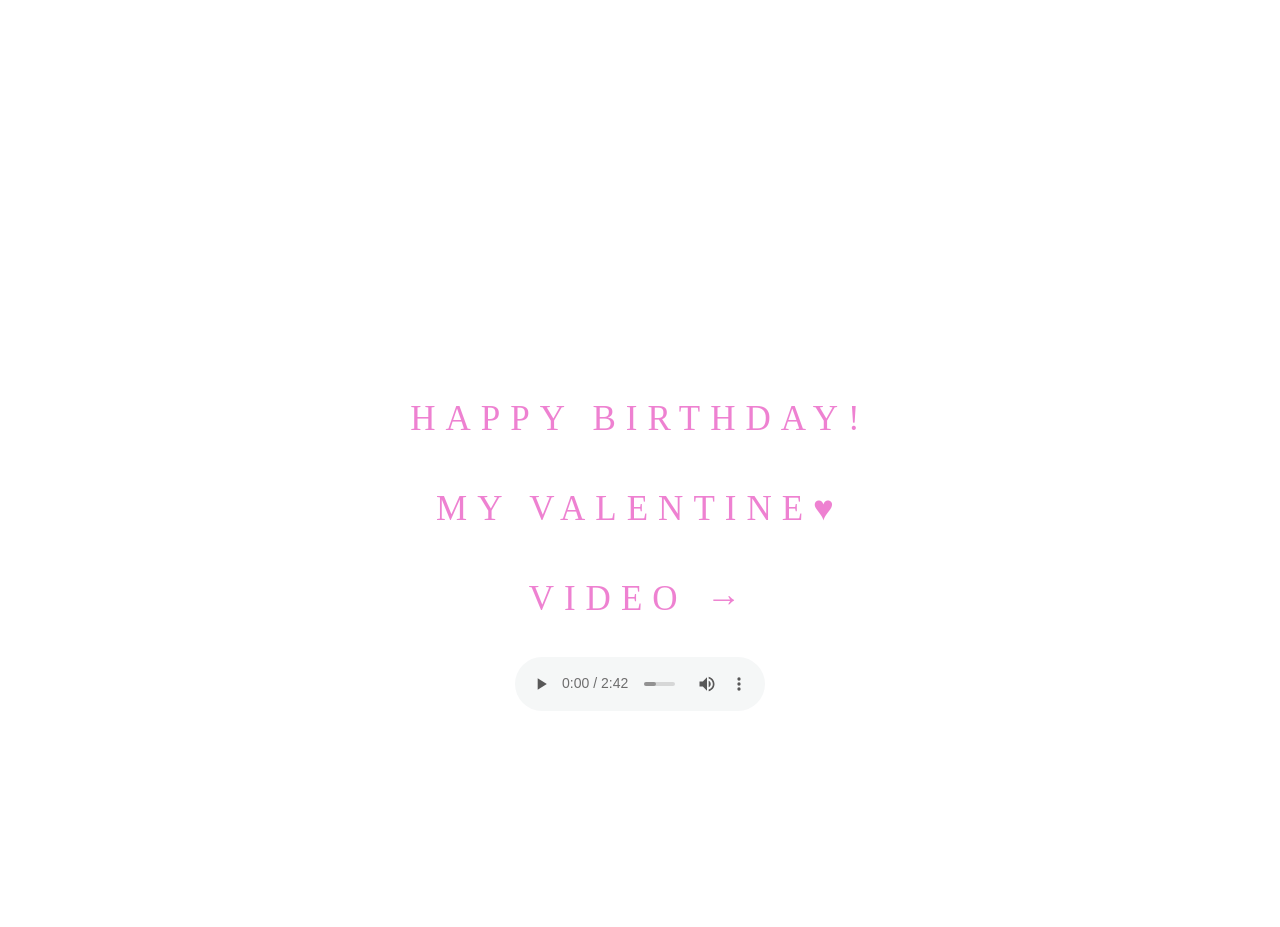
==== index.html @ cca689d9 "Screen size adjust" ====
<!DOCTYPE html>
<html>
<head>
<meta name="viewport" content="width=device-width, initial-scale=1">
<link rel="icon" href="letter-m.png">
<link rel="stylesheet" href="styles.css">
<title>(๑′ᴗ‵๑)Ｉ Lᵒᵛᵉᵧₒᵤ❤</title>
<style>
</style>
</head>
<body>

<embed name="GoodEnough" src="/steel my love.mp3" loop="false" hidden="true" autostart="true"></embed>
<div class="bgimg-1">
  <div class="caption">
    <span class="border">HAPPY BIRTHDAY!</span>
    <br><br>
    <span class="border"> MY VALENTINE♥ </span>
    <br><br>
    <a href="https://b23.tv/7aRgaOG"><span class="border"> VIDEO → </span></a>
    <br><br>
    <audio controls autoplay>
      <source src="steel my love.mp3">
    Your browser does not support the audio element.
    </audio>
  </div>
</div>

</body>
</html>
---- styles.css ----
@media screen and (min-width: 400px) {

  @font-face {
    font-family: "YCQ Font";
    src: url("Wawati.otf");
}
body, html {
  height: 100%;
  margin: 0;
  font: 400 15px/1.8 "Lato", sans-serif;
  color: #777;
}

.bgimg-1, .bgimg-2, .bgimg-3 {
  position: relative;
  opacity: 0.65;
  background-position: center;
  background-repeat: no-repeat;
  background-size: cover;

}
.bgimg-1 {
  background-image: url("bg_img.jpg");
  height: 100%;
}

.caption {
  position: absolute;
  left: 0;
  top: 40%;
  width: 100%;
  text-align: center;
  color: #000;
}

a {
  text-decoration: none;
}

.caption span.border {
  background-color: #ffffff;
  color: #e53fb9;
  padding: 8px;
  font-size: 16px;
  letter-spacing: 4px;
  border-radius: 10px;
  font-family: "Wawati TC";
}
audio { width: 128px; }
h3 {
  letter-spacing: 5px;
  text-transform: uppercase;
  font: 20px "Lato", sans-serif;
  color: #111;
}
}

@media screen and (min-width: 800px) {

  @font-face {
    font-family: "YCQ Font";
    src: url("Wawati.otf");
}
body, html {
  height: 100%;
  margin: 0;
  font: 400 15px/1.8 "Lato", sans-serif;
  color: #777;
}

.bgimg-1, .bgimg-2, .bgimg-3 {
  position: relative;
  opacity: 0.65;
  background-position: center;
  background-repeat: no-repeat;
  background-size: cover;

}
.bgimg-1 {
  background-image: url("bg_img.jpg");
  height: 100%;
}

.caption {
  position: absolute;
  left: 0;
  top: 40%;
  width: 100%;
  text-align: center;
  color: #000;
}

a {
  text-decoration: none;
}

.caption span.border {
  background-color: #ffffff;
  color: #e53fb9;
  padding: 18px;
  font-size: 35px;
  letter-spacing: 10px;
  border-radius: 25px;
  font-family: "Wawati TC";
}

audio { width: 250px; }

h3 {
  letter-spacing: 5px;
  text-transform: uppercase;
  font: 20px "Lato", sans-serif;
  color: #111;
}
}
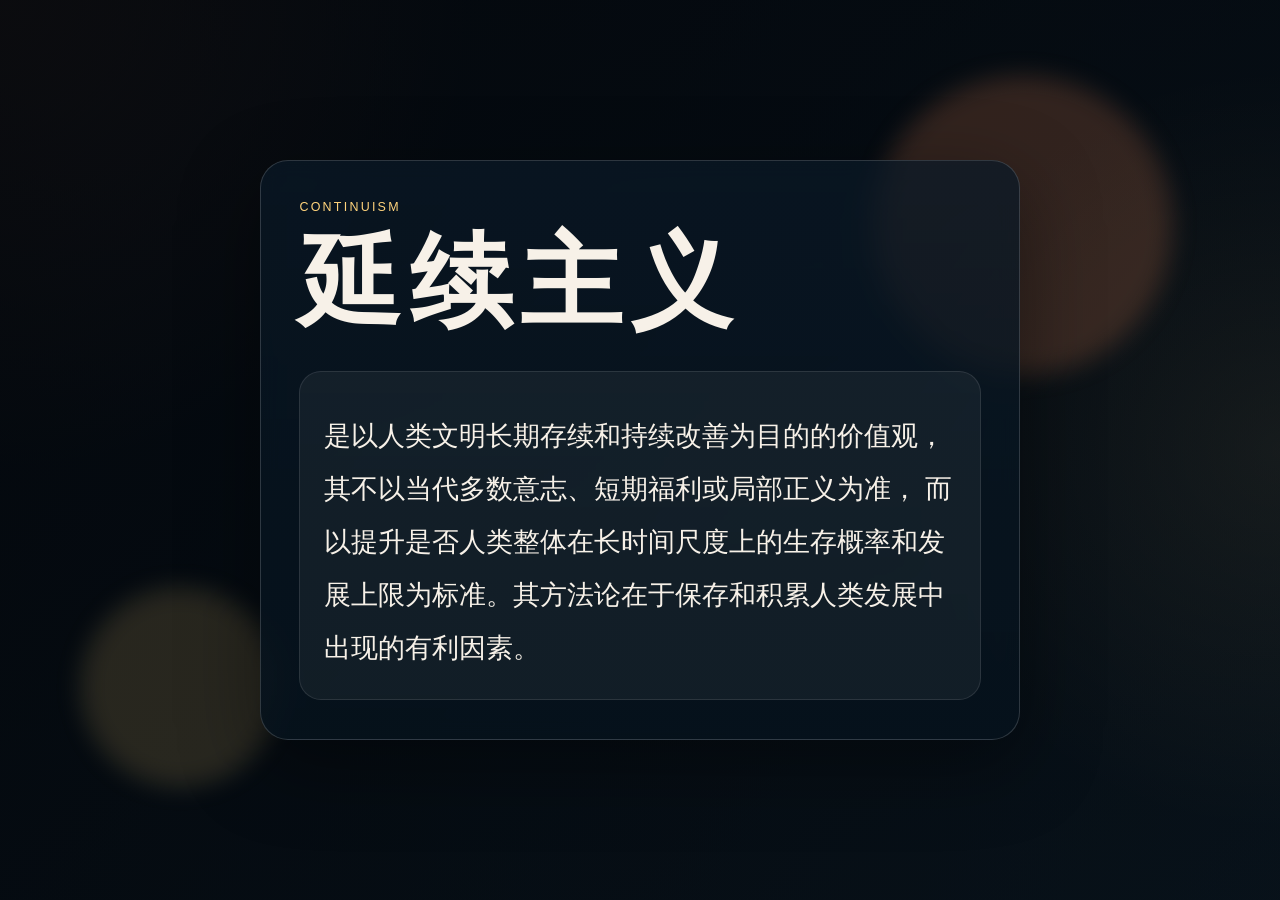
==== commit ce89b1b5: "1" ====
--- a/index.html
+++ b/index.html
@@ -1,30 +1,27 @@
 <!DOCTYPE html>
-<html>
+<html lang="zh-CN">
 <head>
-<meta name="viewport" content="width=device-width, initial-scale=1">
-<link rel="icon" href="letter-m.png">
-<link rel="stylesheet" href="styles.css">
-<title>(๑′ᴗ‵๑)Ｉ Lᵒᵛᵉᵧₒᵤ❤</title>
-<style>
-</style>
+  <meta charset="UTF-8">
+  <meta name="viewport" content="width=device-width, initial-scale=1.0">
+  <meta name="description" content="延续主义，一个关于时间、记忆与创造持续生长的概念首页。">
+  <link rel="icon" type="image/png" href="rose.png">
+  <link rel="stylesheet" href="styles.css">
+  <title>延续主义</title>
 </head>
 <body>
-
-<embed name="GoodEnough" src="/steel my love.mp3" loop="false" hidden="true" autostart="true"></embed>
-<div class="bgimg-1">
-  <div class="caption">
-    <span class="border">HAPPY BIRTHDAY!</span>
-    <br><br>
-    <span class="border"> MY VALENTINE♥ </span>
-    <br><br>
-    <a href="https://b23.tv/7aRgaOG"><span class="border"> VIDEO → </span></a>
-    <br><br>
-    <audio controls autoplay>
-      <source src="steel my love.mp3">
-    Your browser does not support the audio element.
-    </audio>
-  </div>
-</div>
-
+  <main class="hero">
+    <div class="hero__backdrop"></div>
+    <section class="hero__content">
+      <p class="eyebrow">Continuism</p>
+      <h1>延续主义</h1>
+      <div class="definition-card">
+        <p class="definition-label"></p>
+        <p class="definition-text">
+          是以人类文明长期存续和持续改善为目的的价值观，其不以当代多数意志、短期福利或局部正义为准，
+          而以提升是否人类整体在长时间尺度上的生存概率和发展上限为标准。其方法论在于保存和积累人类发展中出现的有利因素。
+        </p>
+      </div>
+    </section>
+  </main>
 </body>
-</html>+</html>
--- a/styles.css
+++ b/styles.css
@@ -1,115 +1,169 @@
-@media screen and (min-width: 400px) {
-
-  @font-face {
-    font-family: "YCQ Font";
-    src: url("Wawati.otf");
-}
-body, html {
-  height: 100%;
-  margin: 0;
-  font: 400 15px/1.8 "Lato", sans-serif;
-  color: #777;
+:root {
+  --bg: #08121a;
+  --bg-deep: #04080d;
+  --panel-strong: rgba(10, 25, 39, 0.88);
+  --text: #f7f1e8;
+  --muted: #d7d0c6;
+  --accent: #ff8f5a;
+  --accent-soft: #ffd37c;
+  --line: rgba(255, 255, 255, 0.16);
+  --shadow: 0 24px 80px rgba(0, 0, 0, 0.38);
 }
 
-.bgimg-1, .bgimg-2, .bgimg-3 {
-  position: relative;
-  opacity: 0.65;
-  background-position: center;
-  background-repeat: no-repeat;
-  background-size: cover;
-
-}
-.bgimg-1 {
-  background-image: url("bg_img.jpg");
-  height: 100%;
+* {
+  box-sizing: border-box;
 }
 
-.caption {
-  position: absolute;
-  left: 0;
-  top: 40%;
-  width: 100%;
-  text-align: center;
-  color: #000;
+html {
+  scroll-behavior: smooth;
+}
+
+body {
+  margin: 0;
+  min-height: 100vh;
+  color: var(--text);
+  background:
+    radial-gradient(circle at top left, rgba(255, 143, 90, 0.18), transparent 30%),
+    radial-gradient(circle at right center, rgba(255, 211, 124, 0.12), transparent 28%),
+    linear-gradient(160deg, rgba(4, 8, 13, 0.92), rgba(8, 18, 26, 0.82)),
+    var(--bg-deep);
+  font-family: "Georgia", "Times New Roman", serif;
 }
 
 a {
+  color: inherit;
   text-decoration: none;
 }
 
-.caption span.border {
-  background-color: #ffffff;
-  color: #e53fb9;
-  padding: 8px;
-  font-size: 16px;
-  letter-spacing: 4px;
-  border-radius: 10px;
-  font-family: "Wawati TC";
-}
-audio { width: 128px; }
-h3 {
-  letter-spacing: 5px;
-  text-transform: uppercase;
-  font: 20px "Lato", sans-serif;
-  color: #111;
-}
+.hero {
+  position: relative;
+  min-height: 100vh;
+  display: grid;
+  place-items: center;
+  overflow: hidden;
+  isolation: isolate;
 }
 
-@media screen and (min-width: 800px) {
-
-  @font-face {
-    font-family: "YCQ Font";
-    src: url("Wawati.otf");
-}
-body, html {
-  height: 100%;
-  margin: 0;
-  font: 400 15px/1.8 "Lato", sans-serif;
-  color: #777;
+.hero__backdrop {
+  position: absolute;
+  inset: 0;
+  background:
+    linear-gradient(125deg, rgba(3, 7, 12, 0.84), rgba(9, 20, 29, 0.42)),
+    url("https://images.pexels.com/photos/5475164/pexels-photo-5475164.jpeg?auto=compress&cs=tinysrgb&w=1600") center/cover no-repeat;
+  transform: scale(1.04);
 }
 
-.bgimg-1, .bgimg-2, .bgimg-3 {
-  position: relative;
-  opacity: 0.65;
-  background-position: center;
-  background-repeat: no-repeat;
-  background-size: cover;
-
-}
-.bgimg-1 {
-  background-image: url("bg_img.jpg");
-  height: 100%;
+.hero__backdrop::before,
+.hero__backdrop::after {
+  content: "";
+  position: absolute;
+  border-radius: 999px;
+  filter: blur(12px);
 }
 
-.caption {
-  position: absolute;
-  left: 0;
-  top: 40%;
-  width: 100%;
-  text-align: center;
-  color: #000;
+.hero__backdrop::before {
+  width: 18rem;
+  height: 18rem;
+  top: 10%;
+  right: 10%;
+  background: rgba(255, 143, 90, 0.18);
 }
 
-a {
-  text-decoration: none;
+.hero__backdrop::after {
+  width: 12rem;
+  height: 12rem;
+  left: 8%;
+  bottom: 14%;
+  background: rgba(255, 211, 124, 0.14);
 }
 
-.caption span.border {
-  background-color: #ffffff;
-  color: #e53fb9;
-  padding: 18px;
-  font-size: 35px;
-  letter-spacing: 10px;
-  border-radius: 25px;
-  font-family: "Wawati TC";
+.hero__content {
+  position: relative;
+  z-index: 1;
+  width: min(760px, calc(100% - 2rem));
+  padding: 2.4rem;
+  border: 1px solid var(--line);
+  border-radius: 28px;
+  background: linear-gradient(180deg, rgba(10, 25, 39, 0.72), rgba(6, 18, 28, 0.9));
+  box-shadow: var(--shadow);
+  backdrop-filter: blur(10px);
+  animation: rise 0.9s ease-out both;
 }
 
-audio { width: 250px; }
+.eyebrow,
+.section-tag,
+.definition-label {
+  margin: 0;
+  letter-spacing: 0.18em;
+  text-transform: uppercase;
+  font-family: "Helvetica Neue", "PingFang SC", sans-serif;
+}
 
-h3 {
-  letter-spacing: 5px;
-  text-transform: uppercase;
-  font: 20px "Lato", sans-serif;
-  color: #111;
+.eyebrow {
+  color: var(--accent-soft);
+  font-size: 0.78rem;
 }
+
+h1,
+h2 {
+  margin: 0;
+  font-weight: 600;
+  line-height: 1.08;
 }
+
+h1 {
+  margin-top: 0.9rem;
+  font-size: clamp(3.2rem, 11vw, 6.4rem);
+  letter-spacing: 0.08em;
+}
+
+.lead {
+  margin: 1.2rem 0 0;
+  max-width: 34rem;
+  color: var(--muted);
+  font-size: clamp(1.02rem, 2.8vw, 1.28rem);
+  line-height: 1.8;
+}
+
+.definition-card {
+  margin-top: 2rem;
+  padding: 1.5rem;
+  border-radius: 22px;
+  background: rgba(255, 255, 255, 0.05);
+  border: 1px solid rgba(255, 255, 255, 0.1);
+}
+
+.definition-label {
+  color: var(--accent-soft);
+  font-size: 0.8rem;
+}
+
+.definition-text {
+  margin: 0.9rem 0 0;
+  font-size: clamp(1.14rem, 3vw, 1.7rem);
+  line-height: 1.95;
+  text-wrap: pretty;
+}
+
+@keyframes rise {
+  from {
+    opacity: 0;
+    transform: translateY(24px);
+  }
+
+  to {
+    opacity: 1;
+    transform: translateY(0);
+  }
+}
+
+@media (max-width: 640px) {
+  .hero__content {
+    padding: 1.4rem;
+    border-radius: 20px;
+  }
+
+  .hero__content {
+    width: min(100% - 1rem, 760px);
+  }
+}
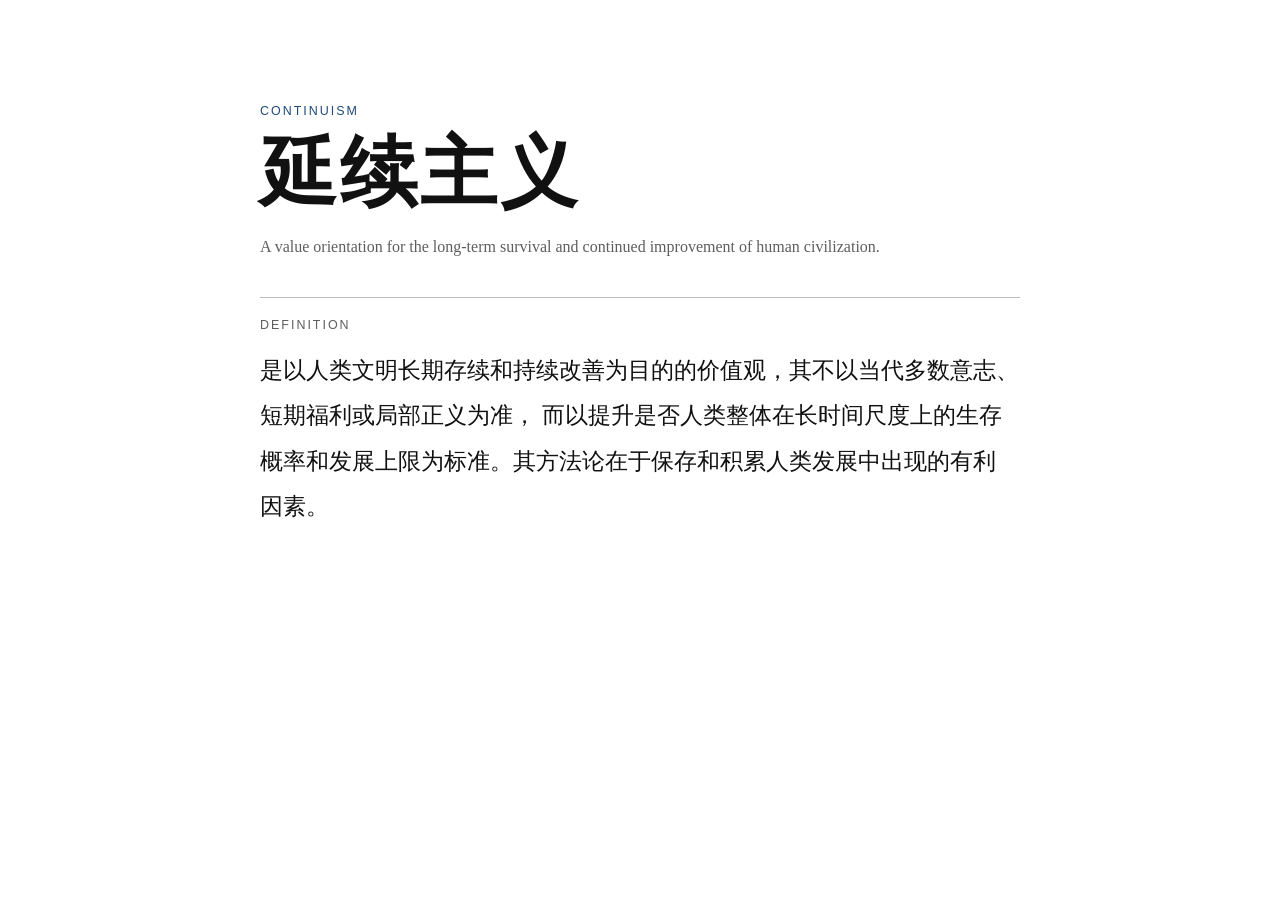
==== commit 4030629a: "1" ====
--- a/index.html
+++ b/index.html
@@ -4,7 +4,7 @@
   <meta charset="UTF-8">
   <meta name="viewport" content="width=device-width, initial-scale=1.0">
   <meta name="description" content="延续主义，一个关于时间、记忆与创造持续生长的概念首页。">
-  <link rel="icon" type="image/png" href="rose.png">
+  <link rel="icon" type="image/png" href="candle.png">
   <link rel="stylesheet" href="styles.css">
   <title>延续主义</title>
 </head>
@@ -14,8 +14,9 @@
     <section class="hero__content">
       <p class="eyebrow">Continuism</p>
       <h1>延续主义</h1>
+      <p class="intro">A value orientation for the long-term survival and continued improvement of human civilization.</p>
       <div class="definition-card">
-        <p class="definition-label"></p>
+        <p class="definition-label">Definition</p>
         <p class="definition-text">
           是以人类文明长期存续和持续改善为目的的价值观，其不以当代多数意志、短期福利或局部正义为准，
           而以提升是否人类整体在长时间尺度上的生存概率和发展上限为标准。其方法论在于保存和积累人类发展中出现的有利因素。
--- a/styles.css
+++ b/styles.css
@@ -1,13 +1,11 @@
 :root {
-  --bg: #08121a;
-  --bg-deep: #04080d;
-  --panel-strong: rgba(10, 25, 39, 0.88);
-  --text: #f7f1e8;
-  --muted: #d7d0c6;
-  --accent: #ff8f5a;
-  --accent-soft: #ffd37c;
-  --line: rgba(255, 255, 255, 0.16);
-  --shadow: 0 24px 80px rgba(0, 0, 0, 0.38);
+  --bg: #ffffff;
+  --paper: #ffffff;
+  --ink: #111111;
+  --muted: #5e5e5e;
+  --line: #d9d9d9;
+  --line-strong: #bdbdbd;
+  --accent: #1f4a7a;
 }
 
 * {
@@ -21,149 +19,89 @@
 body {
   margin: 0;
   min-height: 100vh;
-  color: var(--text);
-  background:
-    radial-gradient(circle at top left, rgba(255, 143, 90, 0.18), transparent 30%),
-    radial-gradient(circle at right center, rgba(255, 211, 124, 0.12), transparent 28%),
-    linear-gradient(160deg, rgba(4, 8, 13, 0.92), rgba(8, 18, 26, 0.82)),
-    var(--bg-deep);
-  font-family: "Georgia", "Times New Roman", serif;
-}
-
-a {
-  color: inherit;
-  text-decoration: none;
+  background: var(--bg);
+  color: var(--ink);
+  font-family: "Times New Roman", "Noto Serif SC", "Songti SC", serif;
 }
 
 .hero {
-  position: relative;
   min-height: 100vh;
-  display: grid;
-  place-items: center;
-  overflow: hidden;
-  isolation: isolate;
+  display: flex;
+  align-items: flex-start;
+  justify-content: center;
+  padding: 5.5rem 1.5rem 4rem;
 }
 
 .hero__backdrop {
-  position: absolute;
-  inset: 0;
-  background:
-    linear-gradient(125deg, rgba(3, 7, 12, 0.84), rgba(9, 20, 29, 0.42)),
-    url("https://images.pexels.com/photos/5475164/pexels-photo-5475164.jpeg?auto=compress&cs=tinysrgb&w=1600") center/cover no-repeat;
-  transform: scale(1.04);
-}
-
-.hero__backdrop::before,
-.hero__backdrop::after {
-  content: "";
-  position: absolute;
-  border-radius: 999px;
-  filter: blur(12px);
-}
-
-.hero__backdrop::before {
-  width: 18rem;
-  height: 18rem;
-  top: 10%;
-  right: 10%;
-  background: rgba(255, 143, 90, 0.18);
-}
-
-.hero__backdrop::after {
-  width: 12rem;
-  height: 12rem;
-  left: 8%;
-  bottom: 14%;
-  background: rgba(255, 211, 124, 0.14);
+  display: none;
 }
 
 .hero__content {
-  position: relative;
-  z-index: 1;
-  width: min(760px, calc(100% - 2rem));
-  padding: 2.4rem;
-  border: 1px solid var(--line);
-  border-radius: 28px;
-  background: linear-gradient(180deg, rgba(10, 25, 39, 0.72), rgba(6, 18, 28, 0.9));
-  box-shadow: var(--shadow);
-  backdrop-filter: blur(10px);
-  animation: rise 0.9s ease-out both;
+  width: min(760px, 100%);
+  padding-top: 1rem;
 }
 
 .eyebrow,
-.section-tag,
 .definition-label {
   margin: 0;
-  letter-spacing: 0.18em;
+  font-family: "Helvetica Neue", "PingFang SC", sans-serif;
+  font-size: 0.78rem;
+  letter-spacing: 0.16em;
   text-transform: uppercase;
-  font-family: "Helvetica Neue", "PingFang SC", sans-serif;
 }
 
 .eyebrow {
-  color: var(--accent-soft);
-  font-size: 0.78rem;
-}
-
-h1,
-h2 {
-  margin: 0;
-  font-weight: 600;
-  line-height: 1.08;
+  color: var(--accent);
 }
 
 h1 {
-  margin-top: 0.9rem;
-  font-size: clamp(3.2rem, 11vw, 6.4rem);
-  letter-spacing: 0.08em;
+  margin: 0.9rem 0 0;
+  font-size: clamp(2.8rem, 8vw, 4.8rem);
+  font-weight: 600;
+  line-height: 1.1;
+  letter-spacing: 0.04em;
 }
 
-.lead {
-  margin: 1.2rem 0 0;
-  max-width: 34rem;
+.intro {
+  margin: 1rem 0 0;
+  max-width: 42rem;
   color: var(--muted);
-  font-size: clamp(1.02rem, 2.8vw, 1.28rem);
+  font-size: 1rem;
   line-height: 1.8;
 }
 
 .definition-card {
-  margin-top: 2rem;
-  padding: 1.5rem;
-  border-radius: 22px;
-  background: rgba(255, 255, 255, 0.05);
-  border: 1px solid rgba(255, 255, 255, 0.1);
+  margin-top: 2.2rem;
+  padding-top: 1.25rem;
+  border-top: 1px solid var(--line-strong);
 }
 
 .definition-label {
-  color: var(--accent-soft);
-  font-size: 0.8rem;
+  color: var(--muted);
 }
 
 .definition-text {
-  margin: 0.9rem 0 0;
-  font-size: clamp(1.14rem, 3vw, 1.7rem);
-  line-height: 1.95;
+  margin: 1rem 0 0;
+  font-size: clamp(1.18rem, 2.4vw, 1.42rem);
+  line-height: 2;
   text-wrap: pretty;
 }
 
-@keyframes rise {
-  from {
-    opacity: 0;
-    transform: translateY(24px);
-  }
-
-  to {
-    opacity: 1;
-    transform: translateY(0);
-  }
-}
-
 @media (max-width: 640px) {
-  .hero__content {
-    padding: 1.4rem;
-    border-radius: 20px;
+  .hero {
+    padding: 3.25rem 1.1rem 3rem;
   }
 
   .hero__content {
-    width: min(100% - 1rem, 760px);
+    width: 100%;
+  }
+
+  h1 {
+    letter-spacing: 0.02em;
+  }
+
+  .definition-text {
+    font-size: 1.08rem;
+    line-height: 1.9;
   }
 }
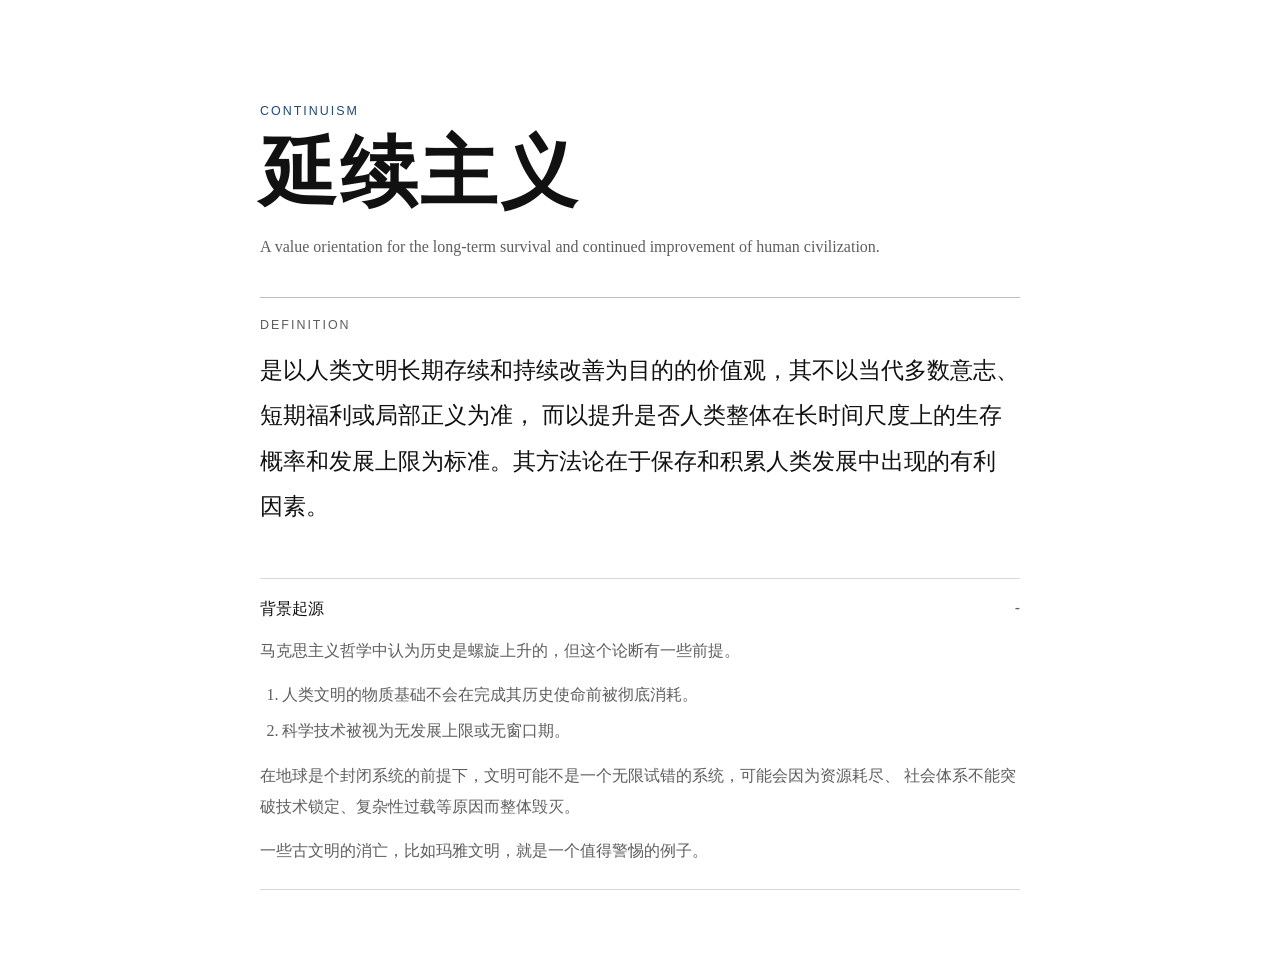
==== commit 3b005443: "1" ====
--- a/index.html
+++ b/index.html
@@ -22,6 +22,28 @@
           而以提升是否人类整体在长时间尺度上的生存概率和发展上限为标准。其方法论在于保存和积累人类发展中出现的有利因素。
         </p>
       </div>
+
+      <section class="notes" aria-label="Supplementary entries">
+        <details class="note" open>
+          <summary>背景起源</summary>
+          <div class="note__body">
+            <p>
+              马克思主义哲学中认为历史是螺旋上升的，但这个论断有一些前提。
+            </p>
+            <ol>
+              <li>人类文明的物质基础不会在完成其历史使命前被彻底消耗。</li>
+              <li>科学技术被视为无发展上限或无窗口期。</li>
+            </ol>
+            <p>
+              在地球是个封闭系统的前提下，文明可能不是一个无限试错的系统，可能会因为资源耗尽、
+              社会体系不能突破技术锁定、复杂性过载等原因而整体毁灭。
+            </p>
+            <p>
+              一些古文明的消亡，比如玛雅文明，就是一个值得警惕的例子。
+            </p>
+          </div>
+        </details>
+      </section>
     </section>
   </main>
 </body>
--- a/styles.css
+++ b/styles.css
@@ -87,6 +87,65 @@
   text-wrap: pretty;
 }
 
+.notes {
+  margin-top: 3rem;
+  border-top: 1px solid var(--line);
+}
+
+.note {
+  padding: 1.25rem 0 0;
+  border-bottom: 1px solid var(--line);
+}
+
+.note summary {
+  cursor: pointer;
+  list-style: none;
+  font-family: "Helvetica Neue", "PingFang SC", sans-serif;
+  font-size: 1rem;
+  font-weight: 500;
+  color: var(--ink);
+}
+
+.note summary::-webkit-details-marker {
+  display: none;
+}
+
+.note summary::after {
+  content: "+";
+  float: right;
+  color: var(--muted);
+}
+
+.note[open] summary::after {
+  content: "-";
+}
+
+.note__body {
+  padding: 1rem 0 1.4rem;
+}
+
+.note__body p,
+.note__body ol {
+  margin: 0;
+  color: var(--muted);
+  font-size: 1rem;
+  line-height: 1.9;
+}
+
+.note__body p + p,
+.note__body p + ol,
+.note__body ol + p {
+  margin-top: 0.9rem;
+}
+
+.note__body ol {
+  padding-left: 1.4rem;
+}
+
+.note__body li + li {
+  margin-top: 0.35rem;
+}
+
 @media (max-width: 640px) {
   .hero {
     padding: 3.25rem 1.1rem 3rem;
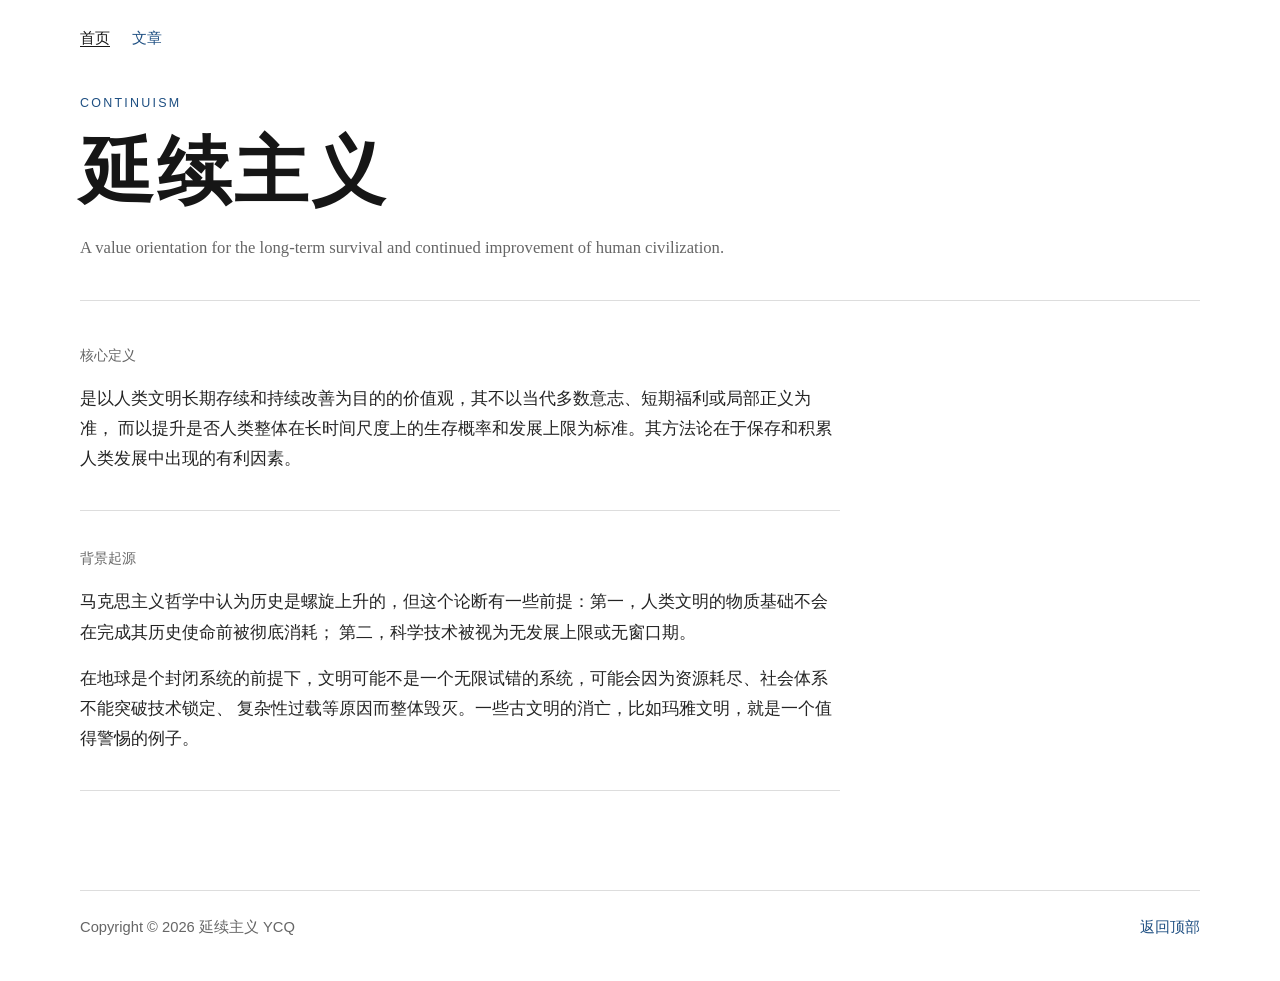
==== commit 6283b521: "1" ====
--- a/index.html
+++ b/index.html
@@ -3,48 +3,58 @@
 <head>
   <meta charset="UTF-8">
   <meta name="viewport" content="width=device-width, initial-scale=1.0">
-  <meta name="description" content="延续主义，一个关于时间、记忆与创造持续生长的概念首页。">
-  <link rel="icon" type="image/png" href="candle.png">
+  <meta name="description" content="延续主义">
   <link rel="stylesheet" href="styles.css">
   <title>延续主义</title>
 </head>
 <body>
-  <main class="hero">
-    <div class="hero__backdrop"></div>
-    <section class="hero__content">
-      <p class="eyebrow">Continuism</p>
-      <h1>延续主义</h1>
-      <p class="intro">A value orientation for the long-term survival and continued improvement of human civilization.</p>
-      <div class="definition-card">
-        <p class="definition-label">Definition</p>
-        <p class="definition-text">
-          是以人类文明长期存续和持续改善为目的的价值观，其不以当代多数意志、短期福利或局部正义为准，
-          而以提升是否人类整体在长时间尺度上的生存概率和发展上限为标准。其方法论在于保存和积累人类发展中出现的有利因素。
-        </p>
+  <div class="site-shell">
+    <header class="site-header" id="top">
+      <nav class="site-nav" aria-label="Primary">
+        <a href="index.html" aria-current="page">首页</a>
+        <a href="articles.html">文章</a>
+      </nav>
+
+      <div class="site-brand">
+        <p class="site-kicker">Continuism</p>
+        <h1>延续主义</h1>
+        <p class="site-tagline">A value orientation for the long-term survival and continued improvement of human civilization.</p>
       </div>
+    </header>
 
-      <section class="notes" aria-label="Supplementary entries">
-        <details class="note" open>
-          <summary>背景起源</summary>
-          <div class="note__body">
-            <p>
-              马克思主义哲学中认为历史是螺旋上升的，但这个论断有一些前提。
-            </p>
-            <ol>
-              <li>人类文明的物质基础不会在完成其历史使命前被彻底消耗。</li>
-              <li>科学技术被视为无发展上限或无窗口期。</li>
-            </ol>
-            <p>
-              在地球是个封闭系统的前提下，文明可能不是一个无限试错的系统，可能会因为资源耗尽、
-              社会体系不能突破技术锁定、复杂性过载等原因而整体毁灭。
-            </p>
-            <p>
-              一些古文明的消亡，比如玛雅文明，就是一个值得警惕的例子。
-            </p>
+    <main class="page" id="entries">
+      <section class="content-column" aria-label="Main entries">
+        <article class="entry entry--featured" id="definition">
+          <div class="entry-meta">
+            <span>核心定义</span>
           </div>
-        </details>
+          <p>
+            是以人类文明长期存续和持续改善为目的的价值观，其不以当代多数意志、短期福利或局部正义为准，
+            而以提升是否人类整体在长时间尺度上的生存概率和发展上限为标准。其方法论在于保存和积累人类发展中出现的有利因素。
+          </p>
+        </article>
+
+        <article class="entry" id="background">
+          <div class="entry-meta">
+            <span>背景起源</span>
+          </div>
+          <p>
+            马克思主义哲学中认为历史是螺旋上升的，但这个论断有一些前提：第一，人类文明的物质基础不会在完成其历史使命前被彻底消耗；
+            第二，科学技术被视为无发展上限或无窗口期。
+          </p>
+          <p>
+            在地球是个封闭系统的前提下，文明可能不是一个无限试错的系统，可能会因为资源耗尽、社会体系不能突破技术锁定、
+            复杂性过载等原因而整体毁灭。一些古文明的消亡，比如玛雅文明，就是一个值得警惕的例子。
+          </p>
+        </article>
+
       </section>
-    </section>
-  </main>
+    </main>
+
+    <footer class="site-footer">
+      <p>Copyright © 2026 延续主义 YCQ</p>
+      <a href="#top">返回顶部</a>
+    </footer>
+  </div>
 </body>
 </html>
--- a/styles.css
+++ b/styles.css
@@ -1,11 +1,12 @@
 :root {
   --bg: #ffffff;
   --paper: #ffffff;
-  --ink: #111111;
-  --muted: #5e5e5e;
-  --line: #d9d9d9;
+  --ink: #161616;
+  --muted: #666666;
+  --line: #dddddd;
   --line-strong: #bdbdbd;
-  --accent: #1f4a7a;
+  --accent: #1e4f82;
+  --accent-soft: #f4f7fb;
 }
 
 * {
@@ -18,149 +19,176 @@
 
 body {
   margin: 0;
-  min-height: 100vh;
   background: var(--bg);
   color: var(--ink);
   font-family: "Times New Roman", "Noto Serif SC", "Songti SC", serif;
+  line-height: 1.75;
 }
 
-.hero {
-  min-height: 100vh;
-  display: flex;
-  align-items: flex-start;
-  justify-content: center;
-  padding: 5.5rem 1.5rem 4rem;
+a {
+  color: var(--accent);
+  text-decoration: none;
 }
 
-.hero__backdrop {
-  display: none;
+a:hover {
+  text-decoration: underline;
 }
 
-.hero__content {
-  width: min(760px, 100%);
-  padding-top: 1rem;
+.site-shell {
+  width: min(1120px, calc(100% - 2rem));
+  margin: 0 auto;
 }
 
-.eyebrow,
-.definition-label {
+.site-header {
+  padding: 1.4rem 0 2rem;
+  border-bottom: 1px solid var(--line);
+}
+
+.site-nav {
+  display: flex;
+  flex-wrap: wrap;
+  gap: 1rem 1.4rem;
+  padding: 0.15rem 0 1.4rem;
+  font-family: "Helvetica Neue", "PingFang SC", sans-serif;
+  font-size: 0.95rem;
+}
+
+.site-nav a[aria-current="page"] {
+  color: var(--ink);
+  text-decoration: underline;
+  text-underline-offset: 0.2em;
+}
+
+.site-brand {
+  padding: 1.2rem 0 0.4rem;
+}
+
+.site-kicker {
   margin: 0;
+  color: var(--accent);
   font-family: "Helvetica Neue", "PingFang SC", sans-serif;
   font-size: 0.78rem;
-  letter-spacing: 0.16em;
+  letter-spacing: 0.18em;
   text-transform: uppercase;
 }
 
-.eyebrow {
-  color: var(--accent);
+h1,
+h2,
+h3 {
+  margin: 0;
+  font-weight: 600;
+  line-height: 1.2;
 }
 
 h1 {
-  margin: 0.9rem 0 0;
-  font-size: clamp(2.8rem, 8vw, 4.8rem);
-  font-weight: 600;
-  line-height: 1.1;
+  margin-top: 0.85rem;
+  font-size: clamp(2.8rem, 6vw, 4.6rem);
   letter-spacing: 0.04em;
 }
 
-.intro {
+.site-tagline {
+  max-width: 42rem;
   margin: 1rem 0 0;
-  max-width: 42rem;
   color: var(--muted);
-  font-size: 1rem;
-  line-height: 1.8;
+  font-size: 1.04rem;
 }
 
-.definition-card {
-  margin-top: 2.2rem;
-  padding-top: 1.25rem;
-  border-top: 1px solid var(--line-strong);
+.page {
+  display: block;
+  padding: 2.4rem 0 4rem;
 }
 
-.definition-label {
-  color: var(--muted);
+.content-column {
+  min-width: 0;
+  max-width: 760px;
 }
 
-.definition-text {
-  margin: 1rem 0 0;
-  font-size: clamp(1.18rem, 2.4vw, 1.42rem);
-  line-height: 2;
-  text-wrap: pretty;
-}
-
-.notes {
-  margin-top: 3rem;
-  border-top: 1px solid var(--line);
-}
-
-.note {
-  padding: 1.25rem 0 0;
+.entry {
+  padding: 0 0 2.2rem;
+  margin-bottom: 2.2rem;
   border-bottom: 1px solid var(--line);
 }
 
-.note summary {
-  cursor: pointer;
-  list-style: none;
-  font-family: "Helvetica Neue", "PingFang SC", sans-serif;
-  font-size: 1rem;
-  font-weight: 500;
-  color: var(--ink);
+.entry--featured {
+  padding-top: 0.2rem;
 }
 
-.note summary::-webkit-details-marker {
-  display: none;
+.entry-meta {
+  display: flex;
+  flex-wrap: wrap;
+  gap: 0.5rem 1rem;
+  color: var(--muted);
+  font-family: "Helvetica Neue", "PingFang SC", sans-serif;
+  font-size: 0.9rem;
 }
 
-.note summary::after {
-  content: "+";
-  float: right;
-  color: var(--muted);
+.entry h2 {
+  margin-top: 0.75rem;
+  font-size: clamp(1.7rem, 3vw, 2.35rem);
 }
 
-.note[open] summary::after {
-  content: "-";
+.entry p {
+  margin: 1rem 0 0;
+  font-size: 1.08rem;
+  color: #242424;
 }
 
-.note__body {
-  padding: 1rem 0 1.4rem;
+.site-footer {
+  display: flex;
+  justify-content: space-between;
+  gap: 1rem;
+  padding: 1.5rem 0 2.5rem;
+  border-top: 1px solid var(--line);
+  color: var(--muted);
+  font-family: "Helvetica Neue", "PingFang SC", sans-serif;
+  font-size: 0.92rem;
 }
 
-.note__body p,
-.note__body ol {
+.site-footer p {
   margin: 0;
-  color: var(--muted);
-  font-size: 1rem;
-  line-height: 1.9;
 }
 
-.note__body p + p,
-.note__body p + ol,
-.note__body ol + p {
-  margin-top: 0.9rem;
+.empty-state {
+  padding: 1rem 0 2rem;
+  border-bottom: 1px solid var(--line);
 }
 
-.note__body ol {
-  padding-left: 1.4rem;
+.empty-state h2 {
+  margin-top: 0.55rem;
+  font-size: clamp(1.7rem, 3vw, 2.35rem);
 }
 
-.note__body li + li {
-  margin-top: 0.35rem;
+.empty-state p:last-child {
+  margin: 0.9rem 0 0;
+  color: var(--muted);
+  font-size: 1.02rem;
+}
+
+@media (max-width: 860px) {
+  .content-column {
+    max-width: 100%;
+  }
 }
 
 @media (max-width: 640px) {
-  .hero {
-    padding: 3.25rem 1.1rem 3rem;
+  .site-shell {
+    width: min(100% - 1.2rem, 1120px);
   }
 
-  .hero__content {
-    width: 100%;
+  .site-header {
+    padding-top: 1rem;
   }
 
-  h1 {
-    letter-spacing: 0.02em;
+  .site-nav {
+    gap: 0.7rem 1rem;
+    font-size: 0.92rem;
   }
 
-  .definition-text {
-    font-size: 1.08rem;
-    line-height: 1.9;
+  .entry p {
+    font-size: 1rem;
+  }
+
+  .site-footer {
+    flex-direction: column;
   }
 }
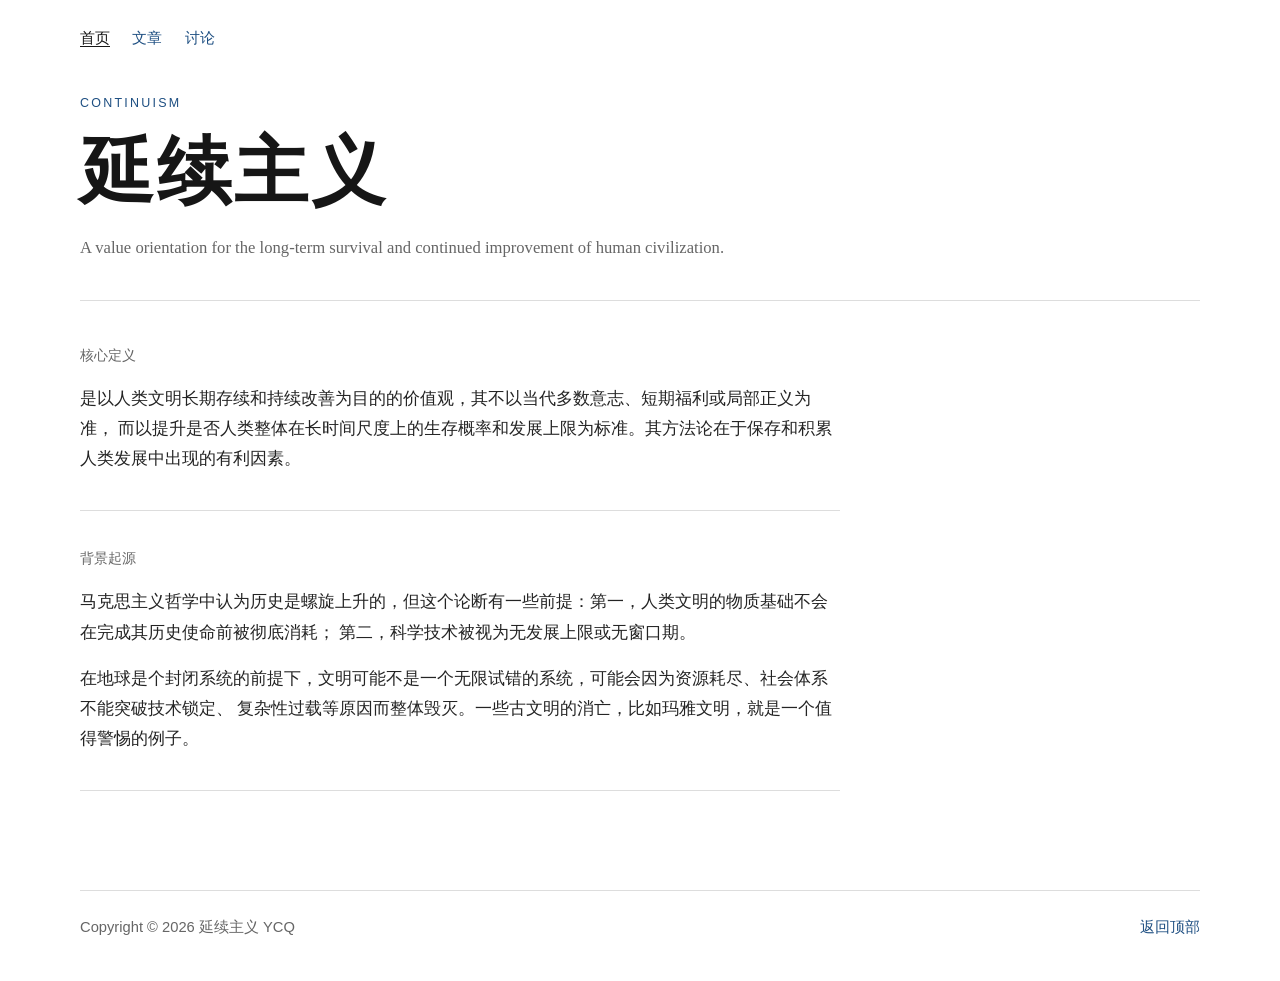
==== commit e0becdf4: "1" ====
--- a/index.html
+++ b/index.html
@@ -13,6 +13,7 @@
       <nav class="site-nav" aria-label="Primary">
         <a href="index.html" aria-current="page">首页</a>
         <a href="articles.html">文章</a>
+        <a href="discussions.html">讨论</a>
       </nav>
 
       <div class="site-brand">
--- a/styles.css
+++ b/styles.css
@@ -133,6 +133,70 @@
   color: #242424;
 }
 
+.post-item h2 {
+  margin-bottom: 0.2rem;
+}
+
+.read-more,
+.back-link a {
+  display: inline-block;
+  margin-top: 1rem;
+  font-family: "Helvetica Neue", "PingFang SC", sans-serif;
+  font-size: 0.95rem;
+}
+
+.article-entry {
+  padding-bottom: 2.6rem;
+}
+
+.article-entry h2 {
+  max-width: 18ch;
+}
+
+.article-entry p {
+  line-height: 1.95;
+  text-wrap: pretty;
+}
+
+.back-link {
+  margin-top: 1.4rem;
+}
+
+.discussion-placeholder {
+  padding: 0 0 2.4rem;
+  border-bottom: 1px solid var(--line);
+}
+
+.discussion-placeholder h2 {
+  margin-top: 0.2rem;
+  font-size: clamp(1.7rem, 3vw, 2.35rem);
+}
+
+.discussion-placeholder p {
+  margin: 1rem 0 0;
+  color: #242424;
+  font-size: 1.04rem;
+}
+
+.code-block {
+  margin-top: 1.25rem;
+  padding: 1rem 1.1rem;
+  overflow-x: auto;
+  border: 1px solid var(--line);
+  background: #fafafa;
+}
+
+.code-block pre {
+  margin: 0;
+  font-family: "SFMono-Regular", "Menlo", "Consolas", monospace;
+  font-size: 0.92rem;
+  line-height: 1.7;
+}
+
+.giscus-thread {
+  margin-top: 1.5rem;
+}
+
 .site-footer {
   display: flex;
   justify-content: space-between;
